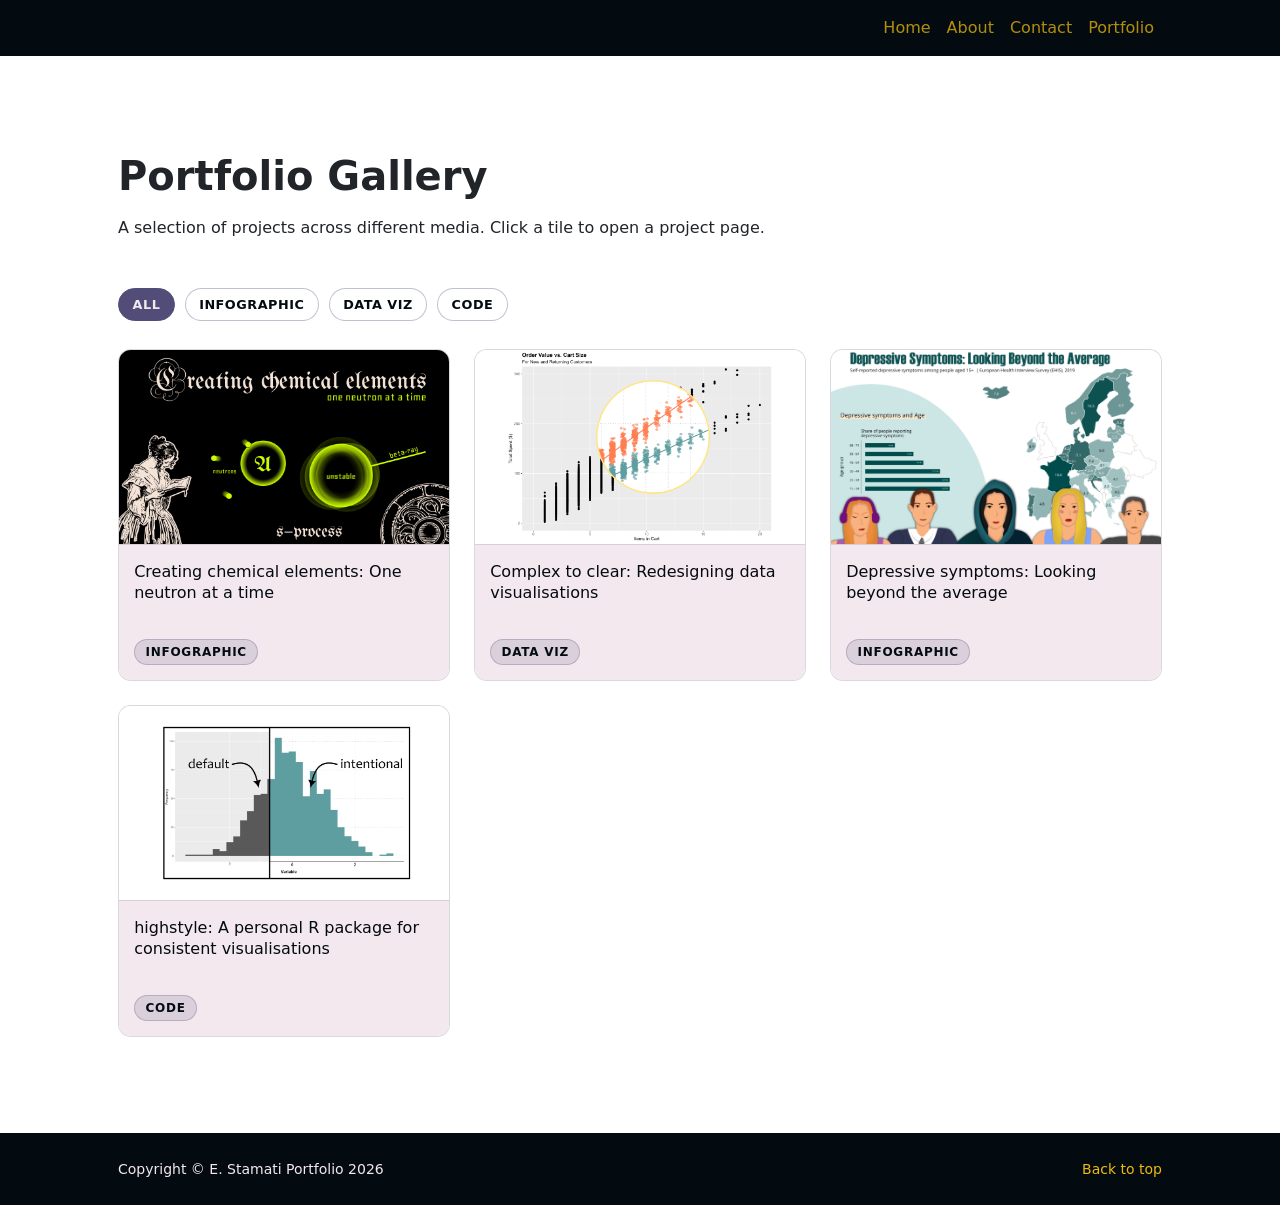
==== portfolio-overview.html @ c3554a73 "Initial portfolio website" ====
<!DOCTYPE html>
<html lang="en">
    <head>
        <meta charset="utf-8" />
        <meta name="viewport" content="width=device-width, initial-scale=1, shrink-to-fit=no" />
        <meta name="description" content="" />
        <meta name="author" content="" />
        <title>E. Stamati - Portfolio Overview</title>
        <!-- Favicon-->
        <link rel="icon" type="image/x-icon" href="assets/favicon.ico" />
        <!-- Bootstrap icons-->
        <link href="https://cdn.jsdelivr.net/npm/bootstrap-icons@1.5.0/font/bootstrap-icons.css" rel="stylesheet" />
        <!-- Core theme CSS (includes Bootstrap)-->
        <link href="css/styles.css" rel="stylesheet" />
        <style>
            .portfolio-gallery-intro {
                max-width: 760px;
            }

            .project-tile {
                display: grid;
                grid-template-rows: minmax(0, 1fr) 8.5rem;
                aspect-ratio: 1 / 1;
                background-color: #ffffff;
                border: 1px solid rgba(82, 77, 120, 0.22);
                border-radius: 0.8rem;
                overflow: hidden;
                color: var(--palette-midnight-ink);
                transition: transform 0.18s ease, box-shadow 0.18s ease;
                text-decoration: none;
            }

            .project-tile:hover,
            .project-tile:focus-visible {
                transform: translateY(-3px);
                box-shadow: 0 10px 24px rgba(4, 11, 16, 0.16);
                color: var(--palette-midnight-ink);
            }

            .project-thumb {
                width: 100%;
                height: 100%;
                min-height: 0;
                object-fit: cover;
                display: block;
            }

            .project-thumb-placeholder {
                width: 100%;
                height: 100%;
                display: grid;
                place-items: center;
                background: linear-gradient(135deg, rgba(82, 77, 120, 0.18), rgba(236, 187, 12, 0.28));
                color: var(--palette-midnight-ink);
                font-weight: 600;
                letter-spacing: 0.02em;
                text-align: center;
                padding: 1rem;
            }

            .project-meta {
                background-color: var(--palette-pale-blush);
                padding: 0.95rem;
                border-top: 1px solid rgba(82, 77, 120, 0.16);
                display: flex;
                flex-direction: column;
                gap: 0.5rem;
            }

            .project-title {
                font-size: 1rem;
                line-height: 1.35;
                margin: 0;
                display: -webkit-box;
                -webkit-box-orient: vertical;
                -webkit-line-clamp: 2;
                line-clamp: 2;
                overflow: hidden;
            }

            .project-tag {
                display: inline-block;
                background-color: rgba(82, 77, 120, 0.15);
                color: var(--palette-midnight-ink);
                border: 1px solid rgba(82, 77, 120, 0.28);
                border-radius: 999px;
                padding: 0.2rem 0.65rem;
                font-size: 0.75rem;
                text-transform: uppercase;
                letter-spacing: 0.06em;
                font-weight: 600;
                align-self: flex-start;
                margin-top: auto;
            }

            .project-tile-placeholder {
                opacity: 0.9;
            }

            .portfolio-filter {
                display: flex;
                flex-wrap: wrap;
                gap: 0.6rem;
                margin-bottom: 1.75rem;
            }

            .filter-chip {
                border: 1px solid rgba(82, 77, 120, 0.35);
                border-radius: 999px;
                background-color: #ffffff;
                color: var(--palette-midnight-ink);
                padding: 0.38rem 0.85rem;
                font-size: 0.8rem;
                font-weight: 600;
                letter-spacing: 0.04em;
                text-transform: uppercase;
                transition: background-color 0.16s ease, color 0.16s ease, border-color 0.16s ease;
            }

            .filter-chip:hover,
            .filter-chip:focus-visible {
                background-color: rgba(82, 77, 120, 0.12);
                border-color: rgba(82, 77, 120, 0.55);
            }

            .filter-chip.is-active {
                background-color: var(--palette-muted-indigo);
                color: var(--palette-pale-blush);
                border-color: var(--palette-muted-indigo);
            }

            .portfolio-empty {
                display: none;
                margin-top: 1rem;
                color: var(--palette-midnight-ink);
            }
        </style>
    </head>
    <body class="d-flex flex-column h-100 index-theme" id="top">
        <main class="flex-shrink-0">
            <!-- Navigation-->
            <nav class="navbar navbar-expand-lg navbar-dark bg-dark">
                <div class="container px-5">
                    <button class="navbar-toggler" type="button" data-bs-toggle="collapse" data-bs-target="#navbarSupportedContent" aria-controls="navbarSupportedContent" aria-expanded="false" aria-label="Toggle navigation"><span class="navbar-toggler-icon"></span></button>
                    <div class="collapse navbar-collapse" id="navbarSupportedContent">
                        <ul class="navbar-nav ms-auto mb-2 mb-lg-0">
                            <li class="nav-item"><a class="nav-link" href="index.html#top">Home</a></li>
                            <li class="nav-item"><a class="nav-link" href="index.html#about">About</a></li>
                            <li class="nav-item"><a class="nav-link" href="index.html#contact">Contact</a></li>
                            <li class="nav-item"><a class="nav-link" href="portfolio-overview.html">Portfolio</a></li>
                        </ul>
                    </div>
                </div>
            </nav>

            <section class="py-5">
                <div class="container px-5 my-5">
                    <div class="portfolio-gallery-intro mb-5">
                        <h1 class="fw-bolder mb-3">Portfolio Gallery</h1>
                        <p class="mb-0">A selection of projects across different media. Click a tile to open a project page.</p>
                    </div>

                    <div class="portfolio-filter" aria-label="Filter projects by tag">
                        <button class="filter-chip is-active" type="button" data-filter="all" aria-pressed="true">All</button>
                        <button class="filter-chip" type="button" data-filter="infographic" aria-pressed="false">Infographic</button>
                        <button class="filter-chip" type="button" data-filter="data-viz" aria-pressed="false">Data Viz</button>
                        <button class="filter-chip" type="button" data-filter="code" aria-pressed="false">Code</button>
                    </div>

                    <div class="row g-4 row-cols-1 row-cols-sm-2 row-cols-lg-3" id="projectGrid">
                        <div class="col" data-tag="infographic">
                            <a class="project-tile h-100" href="project_astro.html" aria-label="Open project: Creating chemical elements: One neutron at a time">
                                <img
                                    src="assets/projects/astro_thumbnail.png"
                                    alt="Thumbnail for Creating chemical elements: One neutron at a time"
                                    class="project-thumb"
                                />
                                <div class="project-meta">
                                    <h2 class="project-title">Creating chemical elements: One neutron at a time</h2>
                                    <span class="project-tag">Infographic</span>
                                </div>
                            </a>
                        </div>

                        <div class="col" data-tag="data-viz">
                            <a class="project-tile h-100" href="project_redesign.html" aria-label="Open project: Complex to clear: Redesigning data visualisations">
                                <img
                                    src="assets/projects/redesign_thumbnail.png"
                                    alt="Thumbnail for Complex to clear: Redesigning data visualisations"
                                    class="project-thumb"
                                />
                                <div class="project-meta">
                                    <h2 class="project-title">Complex to clear: Redesigning data visualisations</h2>
                                    <span class="project-tag">Data Viz</span>
                                </div>
                            </a>
                        </div>

                        <div class="col" data-tag="infographic">
                            <a class="project-tile h-100" href="project_mental_health.html" aria-label="Open project: Depressive symptoms: Looking beyond the average">
                                <img
                                    src="assets/projects/depressive_symptoms_ehis2019_thumbnail.png"
                                    alt="Thumbnail for Depressive symptoms: Looking beyond the average"
                                    class="project-thumb"
                                />
                                <div class="project-meta">
                                    <h2 class="project-title">Depressive symptoms: Looking beyond the average</h2>
                                    <span class="project-tag">Infographic</span>
                                </div>
                            </a>
                        </div>

                        <div class="col" data-tag="code">
                            <a class="project-tile h-100" href="project_theme.html" aria-label="Open project: Code">
                                <img
                                    src="assets/projects/theme_thumbnail.png"
                                    alt="Thumbnail for Code Project"
                                    class="project-thumb"
                                />
                                <div class="project-meta">
                                    <h2 class="project-title">highstyle: A personal R package for consistent visualisations</h2>
                                    <span class="project-tag">Code</span>
                                </div>
                            </a>
                        </div>

                    </div>

                    <p class="portfolio-empty" id="portfolioEmptyState">No projects in this category yet.</p>
                </div>
            </section>
        </main>

        <!-- Footer-->
        <footer class="bg-dark py-4 mt-auto">
            <div class="container px-5">
                <div class="row align-items-center justify-content-between flex-column flex-sm-row">
                    <div class="col-auto"><div class="small m-0 text-white">Copyright &copy; E. Stamati Portfolio 2026</div></div>
                    <div class="col-auto"><a class="back-to-top small" href="#top">Back to top</a></div>
                </div>
            </div>
        </footer>
        <!-- Bootstrap core JS-->
        <script src="https://cdn.jsdelivr.net/npm/bootstrap@5.2.3/dist/js/bootstrap.bundle.min.js"></script>
        <!-- Core theme JS-->
        <script src="js/scripts.js"></script>
        <script>
            (function () {
                const filterButtons = document.querySelectorAll(".filter-chip");
                const projectCards = document.querySelectorAll("#projectGrid > [data-tag]");
                const emptyState = document.getElementById("portfolioEmptyState");

                function applyFilter(filterValue) {
                    let visibleCount = 0;

                    projectCards.forEach(function (card) {
                        const cardTag = card.getAttribute("data-tag");
                        const shouldShow = filterValue === "all" || cardTag === filterValue;
                        card.style.display = shouldShow ? "" : "none";
                        if (shouldShow) {
                            visibleCount += 1;
                        }
                    });

                    if (emptyState) {
                        emptyState.style.display = visibleCount === 0 ? "block" : "none";
                    }
                }

                filterButtons.forEach(function (button) {
                    button.addEventListener("click", function () {
                        const nextFilter = button.getAttribute("data-filter") || "all";

                        filterButtons.forEach(function (btn) {
                            const isActive = btn === button;
                            btn.classList.toggle("is-active", isActive);
                            btn.setAttribute("aria-pressed", isActive ? "true" : "false");
                        });

                        applyFilter(nextFilter);
                    });
                });

                applyFilter("all");
            })();
        </script>
    </body>
</html>
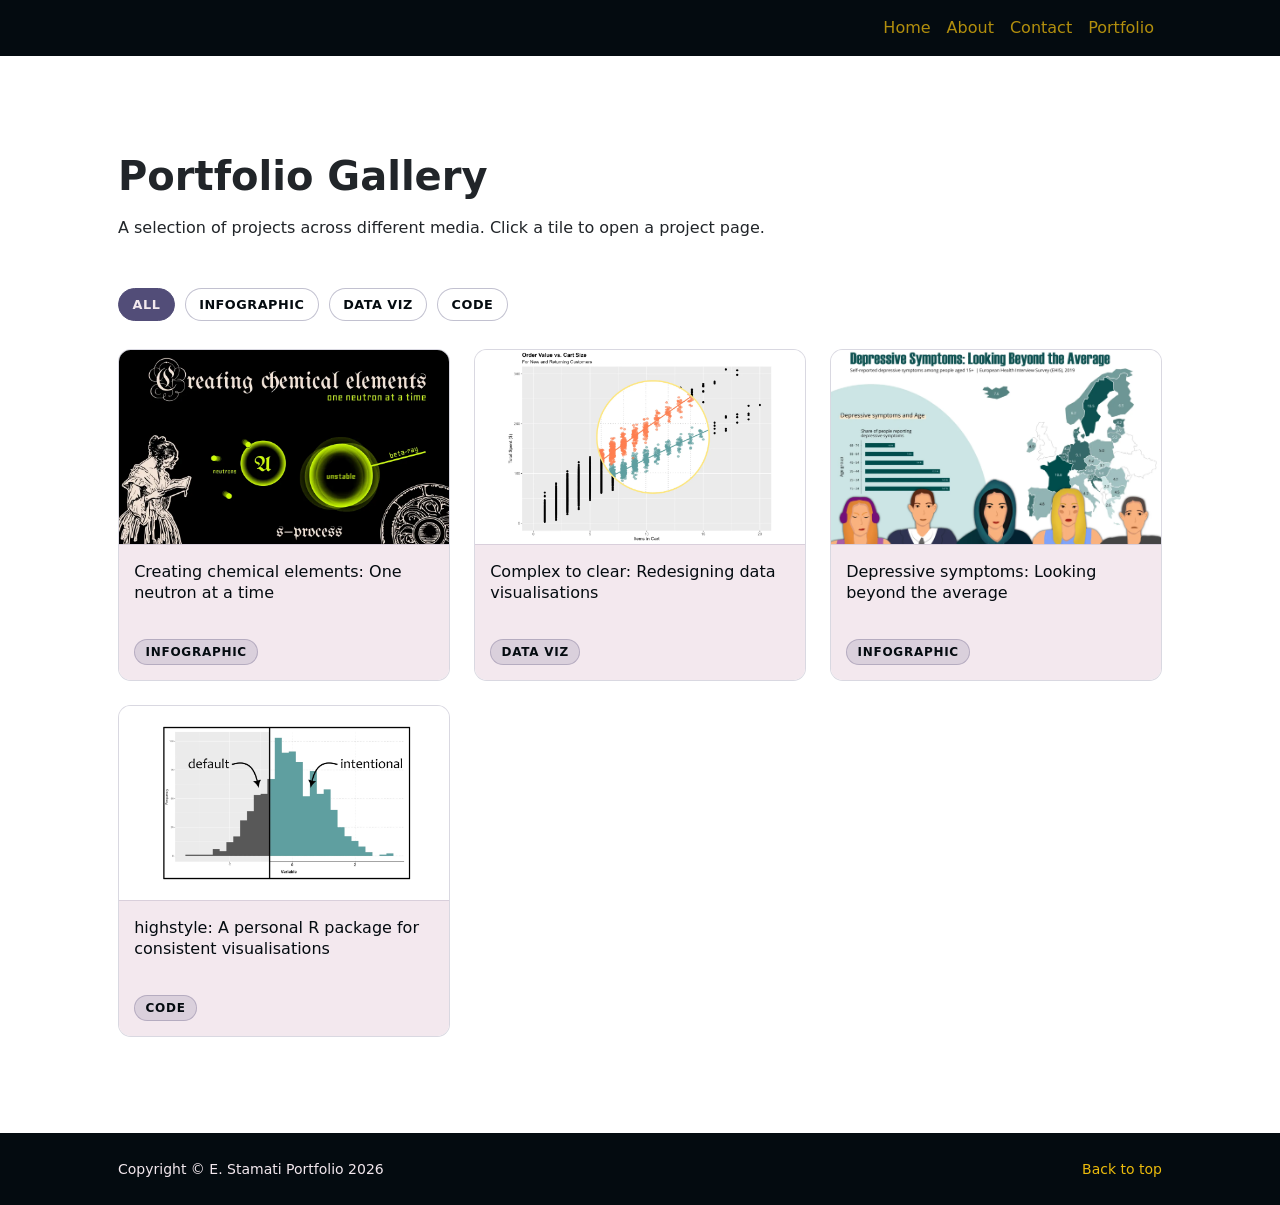
==== commit b3e22d7a: "Optimize portfolio images for the web" ====
--- a/portfolio-overview.html
+++ b/portfolio-overview.html
@@ -171,7 +171,7 @@
                         <div class="col" data-tag="infographic">
                             <a class="project-tile h-100" href="project_astro.html" aria-label="Open project: Creating chemical elements: One neutron at a time">
                                 <img
-                                    src="assets/projects/astro_thumbnail.png"
+                                    src="assets/projects/astro_thumbnail.webp"
                                     alt="Thumbnail for Creating chemical elements: One neutron at a time"
                                     class="project-thumb"
                                 />
@@ -185,7 +185,7 @@
                         <div class="col" data-tag="data-viz">
                             <a class="project-tile h-100" href="project_redesign.html" aria-label="Open project: Complex to clear: Redesigning data visualisations">
                                 <img
-                                    src="assets/projects/redesign_thumbnail.png"
+                                    src="assets/projects/redesign_thumbnail.webp"
                                     alt="Thumbnail for Complex to clear: Redesigning data visualisations"
                                     class="project-thumb"
                                 />
@@ -199,7 +199,7 @@
                         <div class="col" data-tag="infographic">
                             <a class="project-tile h-100" href="project_mental_health.html" aria-label="Open project: Depressive symptoms: Looking beyond the average">
                                 <img
-                                    src="assets/projects/depressive_symptoms_ehis2019_thumbnail.png"
+                                    src="assets/projects/depressive_symptoms_ehis2019_thumbnail.webp"
                                     alt="Thumbnail for Depressive symptoms: Looking beyond the average"
                                     class="project-thumb"
                                 />
@@ -213,7 +213,7 @@
                         <div class="col" data-tag="code">
                             <a class="project-tile h-100" href="project_theme.html" aria-label="Open project: Code">
                                 <img
-                                    src="assets/projects/theme_thumbnail.png"
+                                    src="assets/projects/theme_thumbnail.webp"
                                     alt="Thumbnail for Code Project"
                                     class="project-thumb"
                                 />
